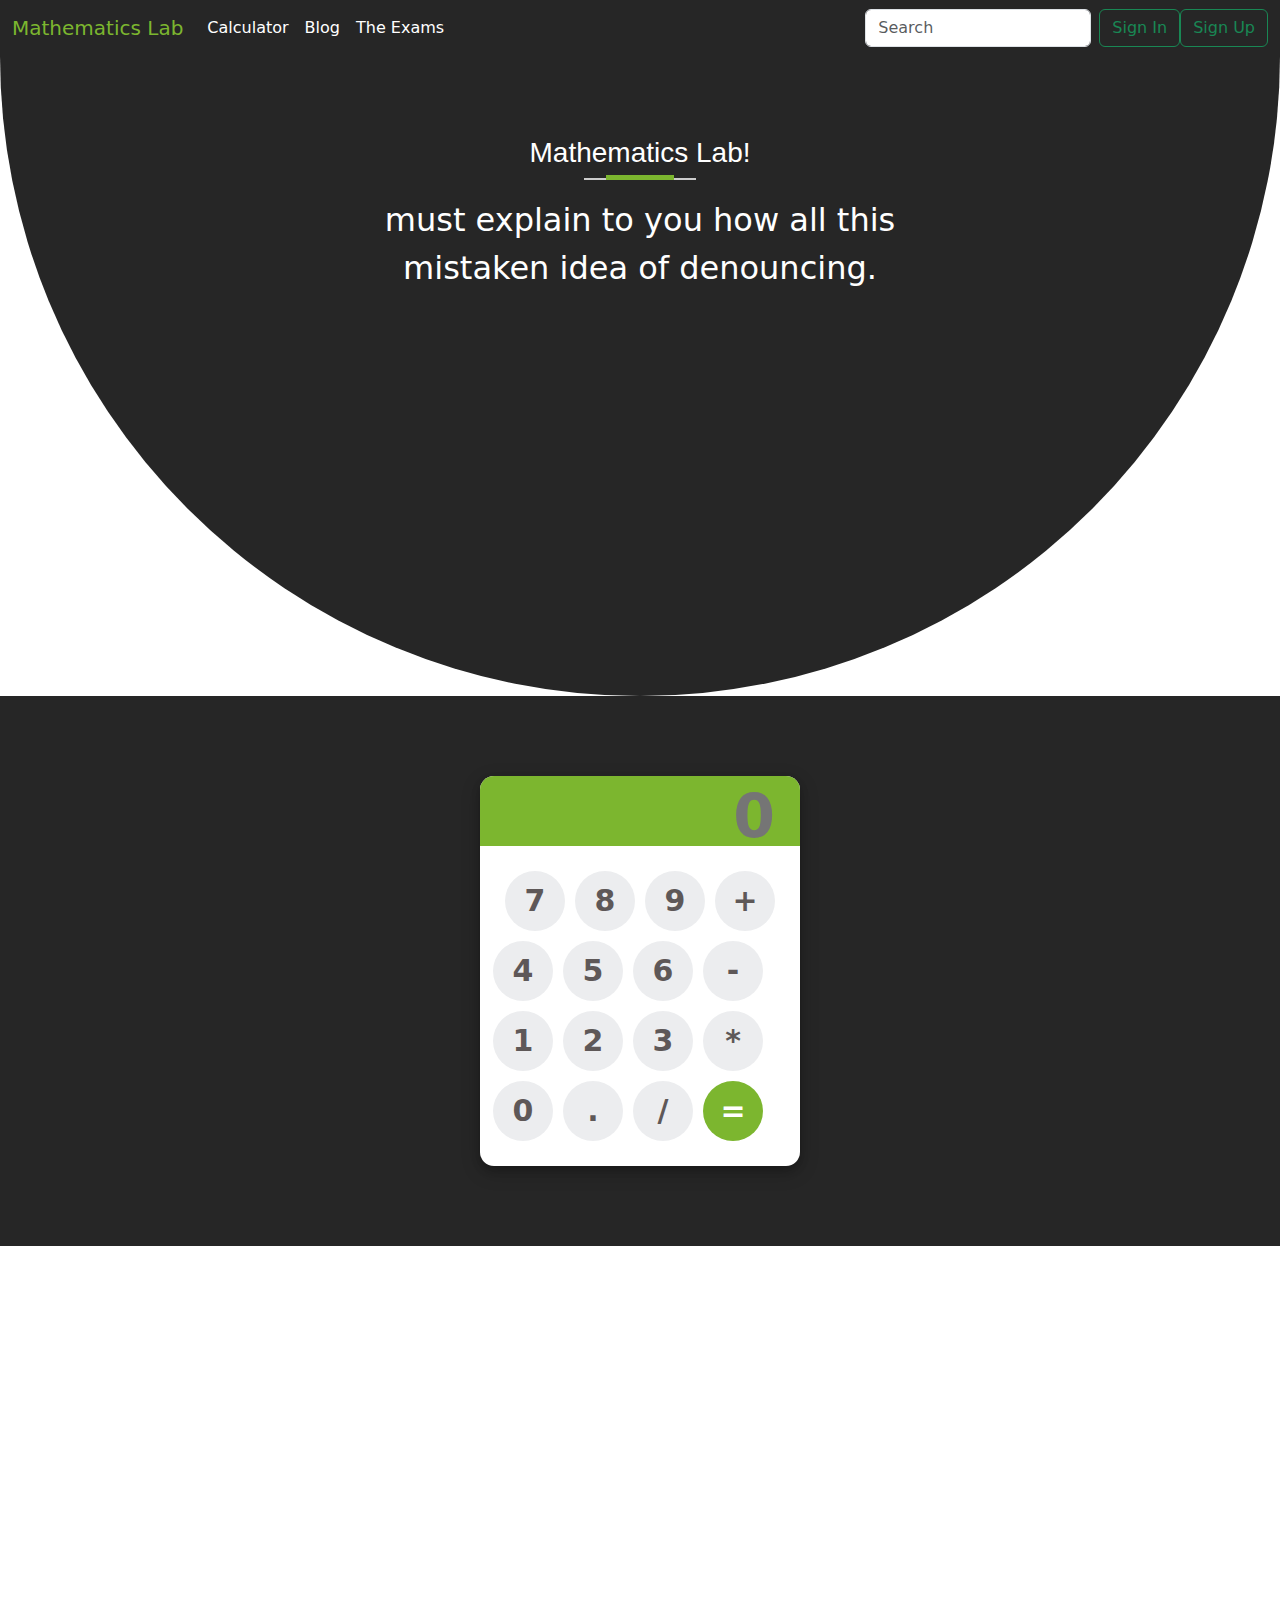
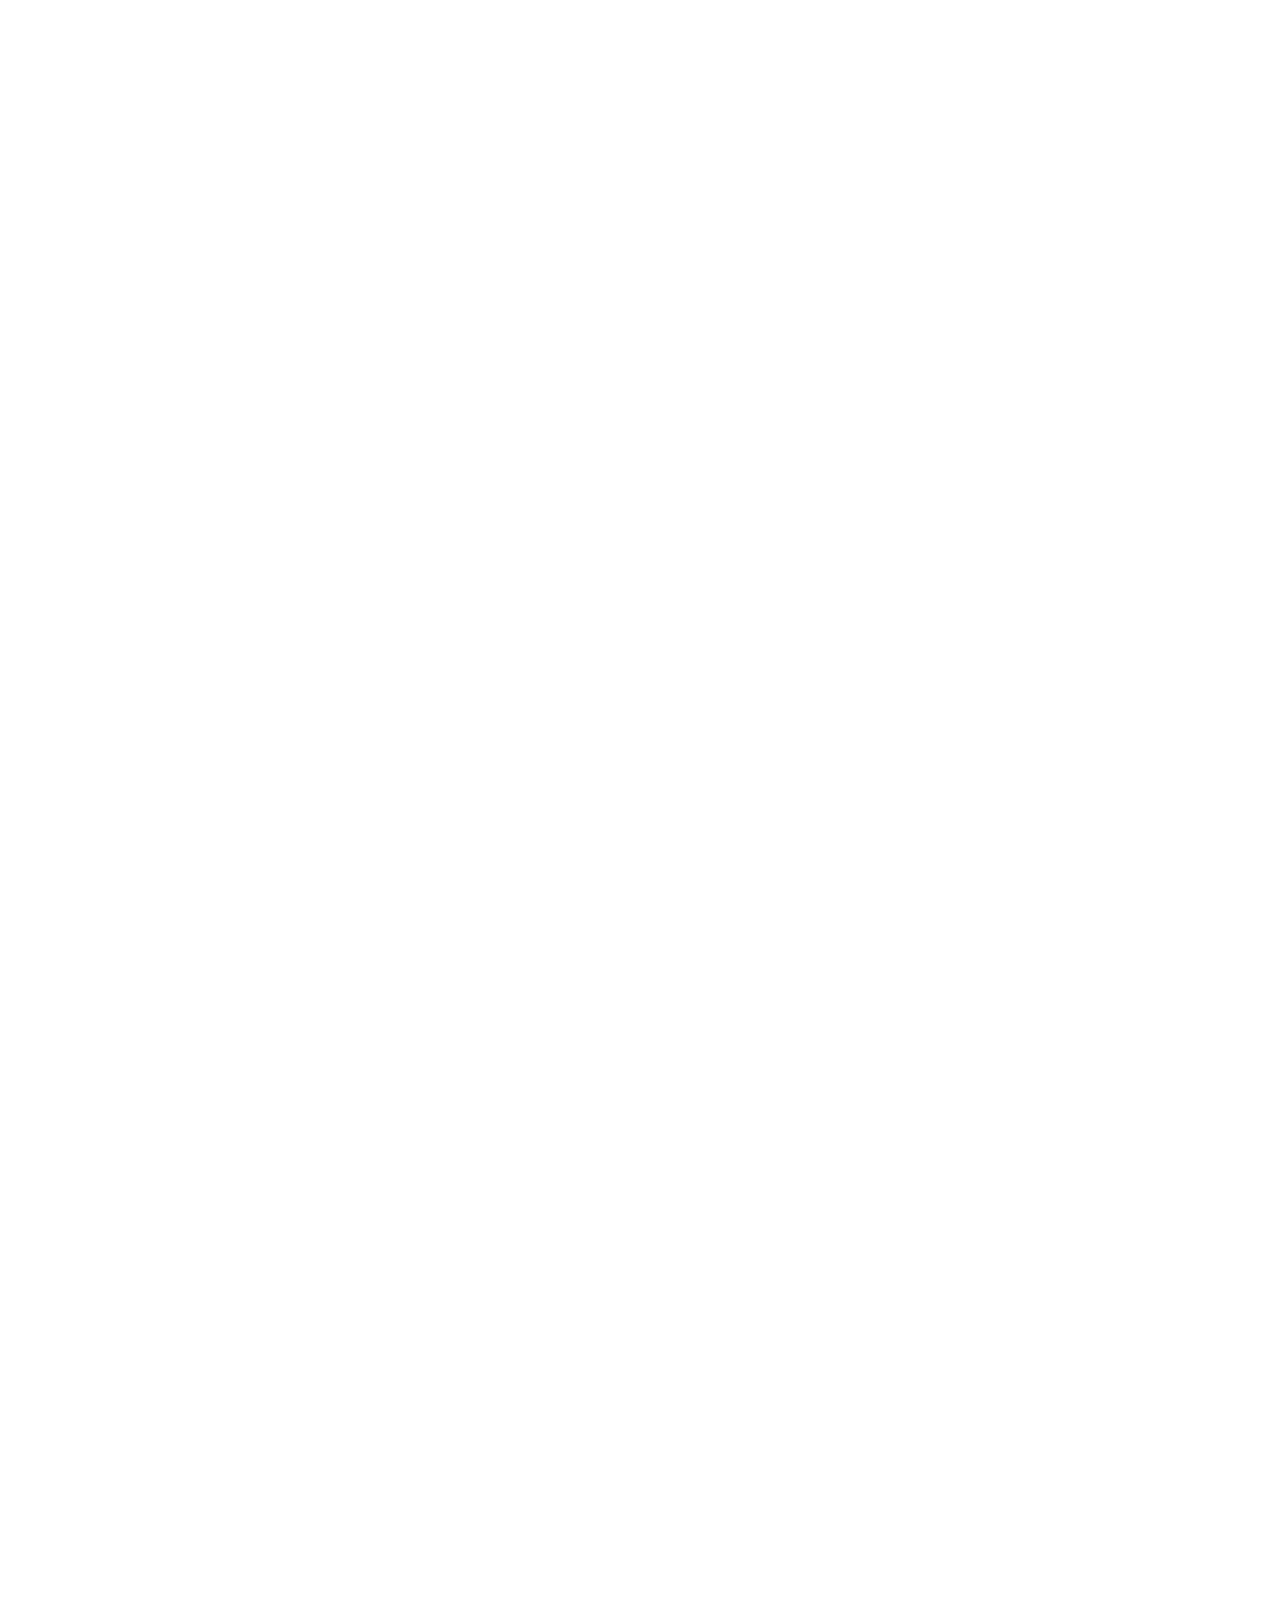
==== index.html @ 90119b8f "start" ====
<!DOCTYPE html>
<html lang="en">
<head>
  <meta charset="UTF-8">
  <meta name="viewport" content="width=device-width, initial-scale=1.0">
  <link href="https://cdn.jsdelivr.net/npm/bootstrap@5.0.0-beta1/dist/css/bootstrap.min.css" rel="stylesheet">
  <link rel="stylesheet" href="https://pro.fontawesome.com/releases/v5.10.0/css/all.css"/>
    <link rel="stylesheet" href="css/owl.carousel.min.css">
    <link rel="stylesheet" href="css/owl.theme.default.css">
  <link rel="stylesheet" href="css/style.css">
  <title>Mathematics Lab</title>
</head>
<body>
  <header>
    <nav class="navbar navbar-expand-lg navbar-light bg-light" style="background-color: #262626 !important;">
      <div class="container-fluid">
        <a class="navbar-brand c-logo" href="#">Mathematics Lab</a>
        <button class="navbar-toggler" type="button" data-bs-toggle="collapse" data-bs-target="#navbarSupportedContent" aria-controls="navbarSupportedContent" aria-expanded="false" aria-label="Toggle navigation">
          <span class="navbar-toggler-icon"></span>
        </button>
        <div class="collapse navbar-collapse" id="navbarSupportedContent">
          <ul class="navbar-nav me-auto mb-2 mb-lg-0">
            <li class="nav-item">
              <a class="nav-link c-white" href="#">Calculator</a>
            </li> 
            <li class="nav-item">
              <a class="nav-link c-white" href="#">Blog</a>
            </li>
            <li class="nav-item">
              <a href="Exams.html" target="_blank" class="nav-link c-white" href="#">The Exams</a>
            </li>
          </ul>
          <form class="d-flex">
            <input class="form-control me-2" type="search" placeholder="Search" aria-label="Search">
            <!-- <button class="btn btn-outline-success" type="submit">Search</button> -->
          </form>
          <button class="btn btn-outline-success ml-5" type="submit">Sign In</button>
          <button class="btn btn-outline-success" type="submit">Sign Up</button>
        </div>
      </div>
    </nav>
  </header> 

  <!-----------------------------
        Section What They Say !
    ------------------------------->

    <section class="section_pd ahmed_What_They_Say">
      <div class="container">
        <div class="overlayy">
          <div class="ahmed_section_heading">
            <h3>Mathematics Lab!</h3>
            <div class="line"></div>
            <p>
              must explain to you how all this mistaken idea of denouncing.
            </p>
          </div><br><br>
        </div>
      </div>
      <div class="math"></div>
      <div class="math2"></div>
    </section>

    <!-- ssssssssss -->
    <section class="calc">
    <div class="containerr">
      <form name="form">
      <div class="display">
        <input type="text" placeholder="0" name="displayResult" />
      </div>
        <div class="buttons">
          <div class="roww">
          <input type="button" name="b7" value="7" onClick="calcNumbers(b7.value)">
            <input type="button" name="b8" value="8" onClick="calcNumbers(b8.value)">
            <input type="button" name="b9" value="9" onClick="calcNumbers(b9.value)">
            <input type="button" name="addb" value="+" onClick="calcNumbers(addb.value)">
          </div>
          
          <div class="row">
          <input type="button" name="b4" value="4" onClick="calcNumbers(b4.value)">
            <input type="button" name="b5" value="5" onClick="calcNumbers(b5.value)">
            <input type="button" name="b6" value="6" onClick="calcNumbers(b6.value)">
            <input type="button" name="subb" value="-" onClick="calcNumbers(subb.value)">
          </div>
          
          <div class="row">
          <input type="button" name="b1" value="1" onClick="calcNumbers(b1.value)">
            <input type="button" name="b2" value="2" onClick="calcNumbers(b2.value)">
            <input type="button" name="b3" value="3" onClick="calcNumbers(b3.value)">
            <input type="button" name="mulb" value="*" onClick="calcNumbers(mulb.value)">
          </div>
          
          <div class="row">
          <input type="button" name="b0" value="0" onClick="calcNumbers(b0.value)">
            <input type="button" name="potb" value="." onClick="calcNumbers(potb.value)">
            <input type="button" name="divb" value="/" onClick="calcNumbers(divb.value)">
            <input type="button" class="red" value="=" onClick="displayResult.value=eval(displayResult.value)">
          </div>
        </div>
      
      </form>
    </div>
  </section>
  <!-- JavaScript Bundle with Popper -->
    <script src="https://cdn.jsdelivr.net/npm/bootstrap@5.0.0-beta1/dist/js/bootstrap.bundle.min.js"></script>
    <script src="js/jguery.min.js"></script>
    <script src="js/owl.carousel.min.js"></script>
    <script src="js/script.js"></script>
</body>
</html>
---- css/style.css ----
/*==========================================================================================================
========================================The Owner:Eman Ebrahim==============================================
    1-General Style
    2-Common Styles /
      ├── General Style
      ├── The Duplicate things
      └── Change Color
    3-Sections Styles /
        ├── 1 -header Sec              ====(For Header Section With),
        ├── 2 -About Us                ====(For Section About US ),
        ├── 3 -Our Services            ====(For Section Our Service ),
        ├── 4 -Our Portifolio          ====(For Section Our Portfolio ),
        ├── 6 -Our Pricing             ====(For Section Our Pricing ),
        ├── 7 -Our Team                ====(For Section Our Team ),
        ├── 8 -Why Choose Us           ====(For Section Why Choose ),
        ├── 9 -What That Say           ====(For Section What That S),
        ├── 10 - Our Blog              ====(For Section Our Blog),
        ├── 11 - Get Started           ====(For Section Get Start),
        ├── 12 -Contact US             ====(For Section Contact ),
        ├── 13 -Footer Top             ====(For Section Footer T),
        └── 14 -Footer Bootom          ====(For Section Footer Boot).
============================================================================================================*/

/*=====================
    General Style !
=======================*/

* {
  margin: 0;
  padding: 0;
  box-sizing: border-box;
}

button {
  outline: none;
  border: none;
}

:root {
  --WhiteColor           :  #fff;
  --BlackColor           : #000;
  --BlackBro             : #333;
  --LightGrayColor       :  #ccc;
  --LightGreenColor      :  #7cb62f;
  --LightBlackColor      :  #232323;
  --PdSection            : 60px 0 60px 0 ;
  --SectionGrayColor     : #f7f7f7 ;
  --RedColor             : #f00;
}

.c-white {
  color: var(--WhiteColor) !important;
}

.c-white:hover {
  border: 1px solid green;
}

.c-logo {
  color: var(--LightGreenColor) !important ;
}
/*=========================
    The Duplicate things !
===========================*/

.ahmed_section_heading {
  text-align: center;
}

.ahmed_section_heading > h3 {
  font-family: 'Krona One', sans-serif;
}

.ahmed_section_heading .line {
  margin: auto;
  width: 10%;
  height: 2px;
  background: var(--LightGrayColor);
  position: relative;
}

.ahmed_section_heading .line::before {
    background: var(--LightGreenColor);
    content: "";
    height: 5px;
    right: 20%;
    position: absolute;
    bottom: 5%;
    width: 60%;
}

.ahmed_section_heading p {
  font-size: 2rem;
  width: 50%;
  margin: auto;
  margin-top: 1rem;
}

.section_pd {
  padding: var(--PdSection);
}

@media only screen and (max-width: 600px) {
  .ahmed_section_heading p  {
    font-size: .9rem;
  }
}

/*=====================
    9 -What That Say !
=======================*/

.ahmed_What_They_Say {
  width: 100%;
  height: 40rem;
  background: #262626 ;
  /*background:;
  url("https://preview-unifox.netlify.app/assets/images/bg/client-say-bg.jpg") no-repeat scroll 0 0 / cover ;
  */position: relative;
  color: var(--WhiteColor);
  border-radius: 0 0 50% 50%/0 0 100% 100% ;
  -webkit-border-radius: 0 0 50% 50%/0 0 100% 100% ;
  -moz-border-radius: 0 0 50% 50%/0 0 100% 100% ;
  -ms-border-radius: 0 0 50% 50%/0 0 100% 100% ;
  -o-border-radius: 0 0 50% 50%/0 0 100% 100% ;
}

.overlayy {
  position: absolute;
  width: 100%;
  height: 100%;
  top: 0;
  left: 0;
  /* background: rgba(0, 0, 0, 0.7); */
  padding: 5rem 5rem;
}  

.ahmed_finish {
  background: transparent ;
}
.ahmed_finish .item:nth-of-type(1){
width: 100%;
height: 15rem;
/* background: rgba(0, 0, 0, 0.7) ; */
background: url("https://i.ytimg.com/vi/hzvtVKuIw9Q/hqdefault.jpg")  ;
/* text-align: center;
padding: 3rem;
color: var(--WhiteColor); */
} 
.ahmed_finish .item:nth-of-type(2){
  width: 100%;
  height: 15rem;
  background: rgba(0, 0, 0, 0.7) ;
  /* background: url("https://i.ytimg.com/vi/hzvtVKuIw9Q/hqdefault.jpg")  ; */
  /* text-align: center;
  padding: 3rem;
  color: var(--WhiteColor); */
  }
.ahmed_finish .item img{
  /* width: 30%;
  height: 30%;
  border-radius: 50%;
  -webkit-border-radius: 50%;
  -moz-border-radius: 50%;
  -ms-border-radius: 50%;
  -o-border-radius: 50%;
  border: 3px solid var(--WhiteColor);
  margin: auto; */
  width: 100%;
  height: 100%;
}

.ahmed_finish .item img,
.ahmed_finish .item h4{
  display: none;
}

.math {
  position: absolute;
  background: url("https://images-na.ssl-images-amazon.com/images/I/91dbHsYj-mL.jpg");
  background-size: cover;
  background-repeat: no-repeat;
  width: 17rem;
  left: 1rem;
  height: 25rem;
}
.math2 {
  position: absolute;
  background: url("https://images-na.ssl-images-amazon.com/images/I/51LaDM1GPzL.jpg");
  background-size: contain;
  background-repeat: no-repeat;
  right: 1rem;
  width: 17rem;
  height: 25rem;
}
body {
  height: 200rem;
}


.hov:hover .dropdown-menu {
  display: block !important;
}

/* sssssssssssssssssssss */
.containerr {
  /* top: 50%; */
  /* left: 50%; */
  /* transform: translate(-50%, -50%); */
  background: #fff;
  box-shadow: 0 4px 8px 0 rgba(0,0,0,0.2), 0 6px 20px 0 rgba(0,0,0,0.2);
  border-radius: 14px;
  padding-bottom: 20px;
  width: 320px;
  margin: auto;
  
}
.display {
  width: 100%;
  height: 70px;
  padding: 10px 0 0 0 ;
  background: var(--LightGreenColor);
  border-top-left-radius: 14px;
  border-top-right-radius: 14px;
}
.buttons {
  padding: 20px 20px 0 20px;
}
.roww {
  width: 280px;
  float: left;
}
input[type=button] {
  width: 60px;
  height: 60px;
  float: left;
  padding: 0;
  margin: 5px;
  box-sizing: border-box;
  background: #ecedef;
  border: none;
  font-size: 30px;
  line-height: 30px;
  border-radius: 50%;
  font-weight: 700;
  color: #5E5858;
  cursor: pointer;
  
}
input[type=text] {
  width: 270px;
  height: 60px;
  float: left;
  border: none;
  background: none;
  color: #ffffff;
  text-align: right;
  font-weight: 700;
  font-size: 60px;
  line-height: 60px;
  margin: 0 25px;
  
}
.red {
  background: var(--LightGreenColor) !important;
  color: #ffffff !important;
}

.calc {
  width: 100%;
  background: #262626;
  padding: 5rem;
}
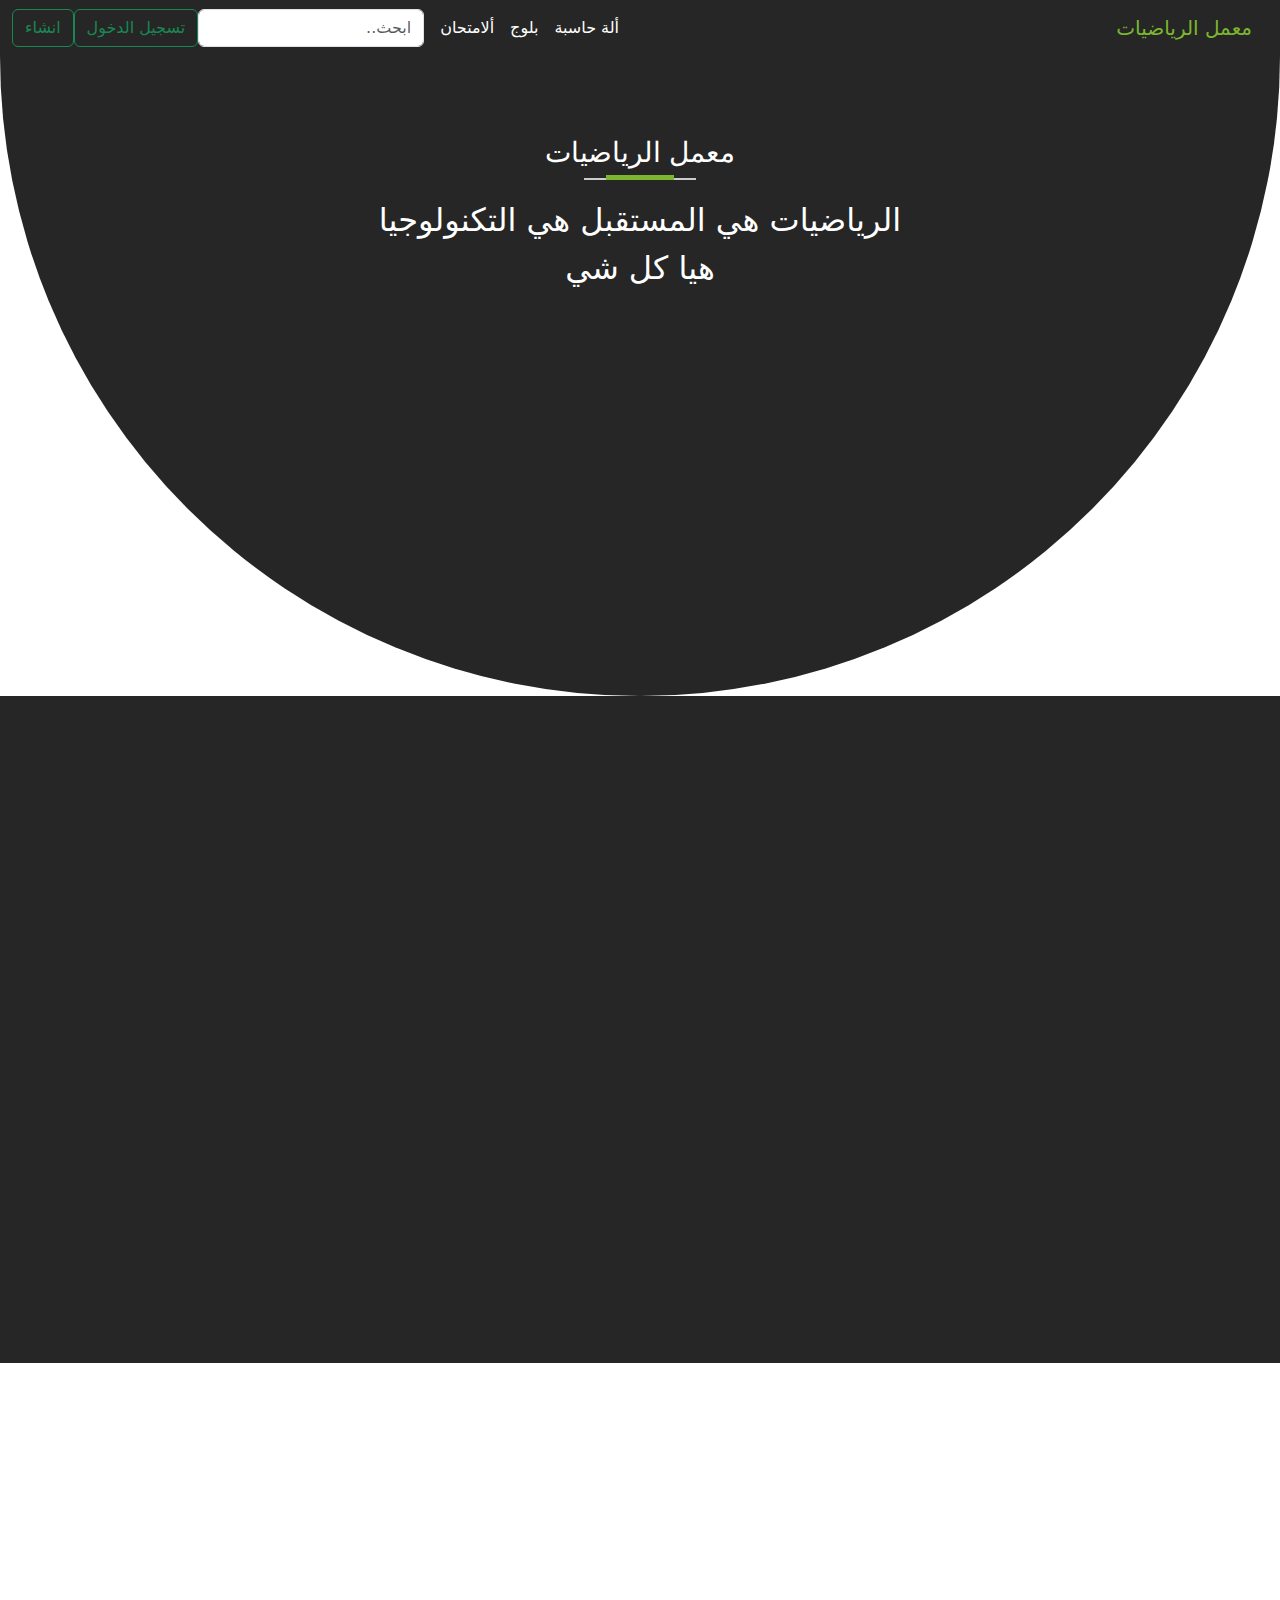
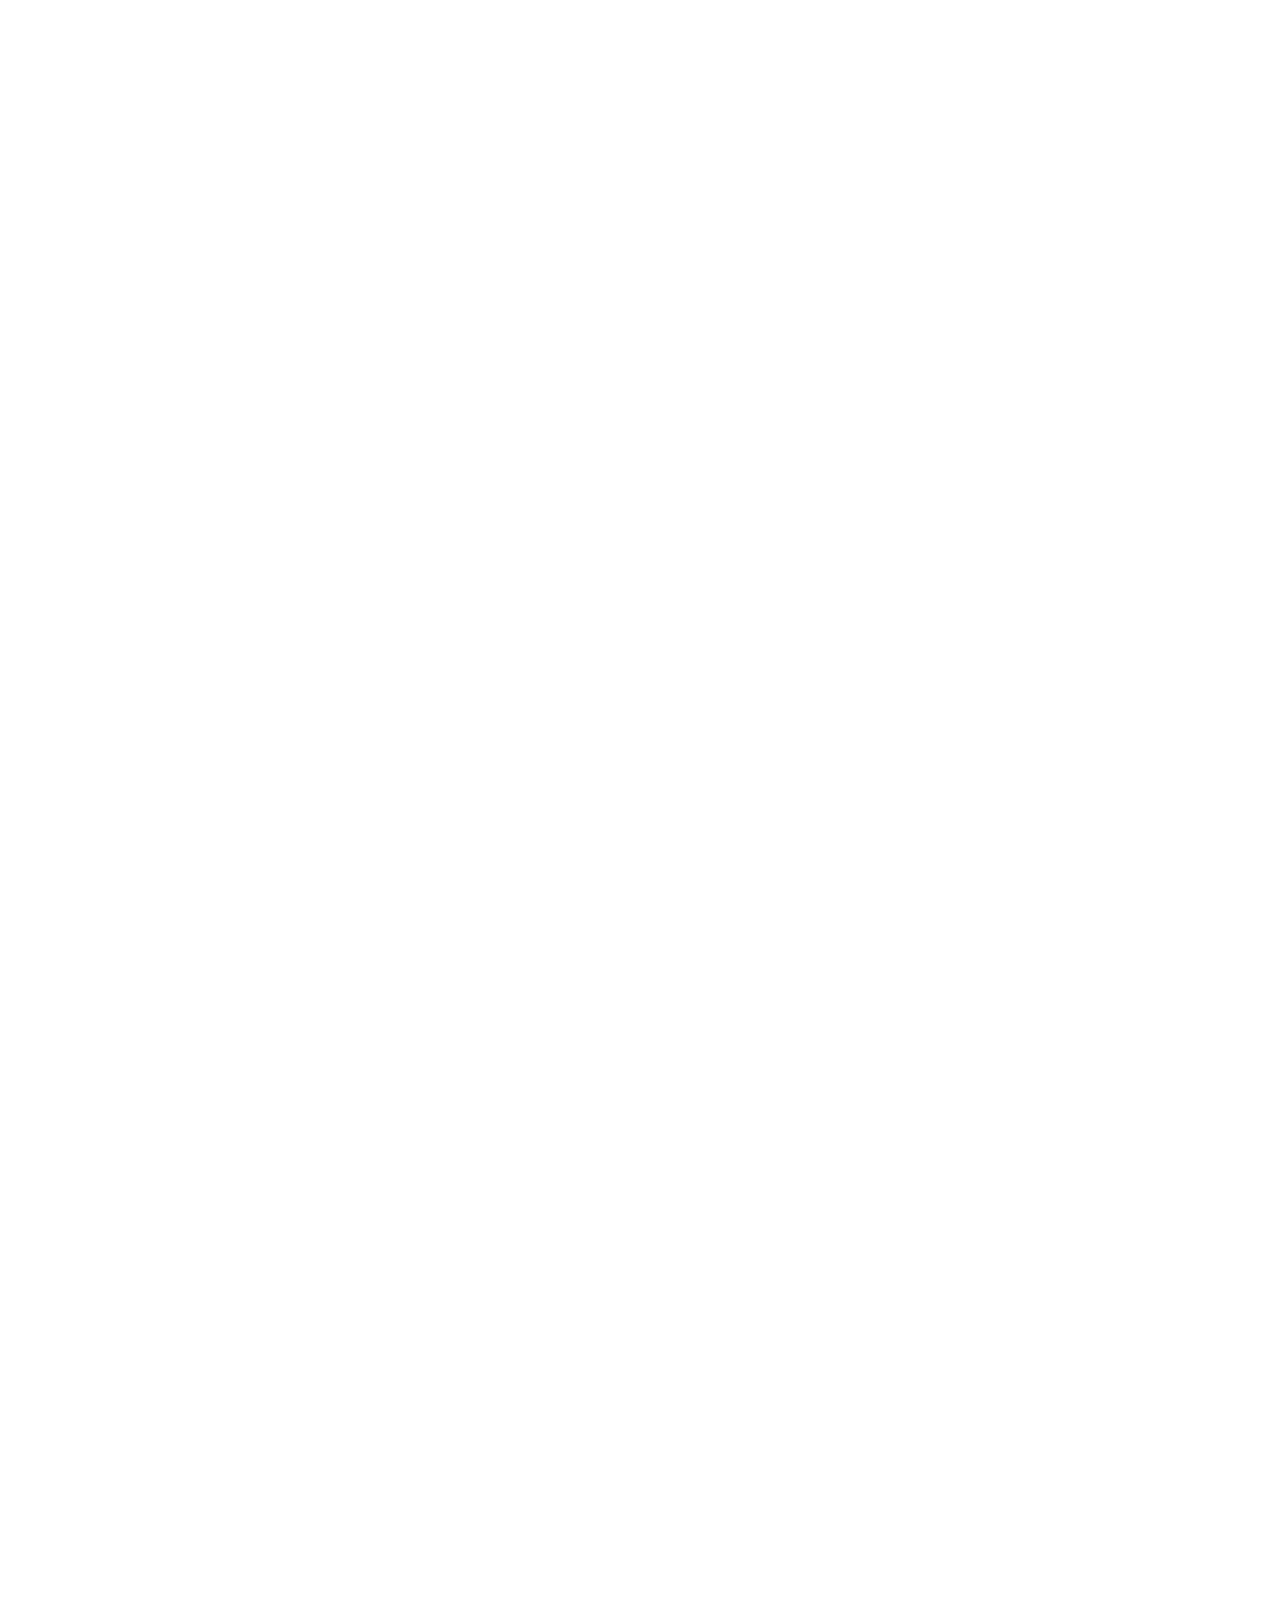
==== commit ea7be4bb: "commit" ====
--- a/index.html
+++ b/index.html
@@ -1,5 +1,5 @@
 <!DOCTYPE html>
-<html lang="en">
+<html lang="ar" dir="rtl">
 <head>
   <meta charset="UTF-8">
   <meta name="viewport" content="width=device-width, initial-scale=1.0">
@@ -8,34 +8,34 @@
     <link rel="stylesheet" href="css/owl.carousel.min.css">
     <link rel="stylesheet" href="css/owl.theme.default.css">
   <link rel="stylesheet" href="css/style.css">
-  <title>Mathematics Lab</title>
+  <title>معمل الرياضيات</title>
 </head>
 <body>
   <header>
     <nav class="navbar navbar-expand-lg navbar-light bg-light" style="background-color: #262626 !important;">
       <div class="container-fluid">
-        <a class="navbar-brand c-logo" href="#">Mathematics Lab</a>
+        <a class="navbar-brand c-logo" href="#">معمل الرياضيات</a>
         <button class="navbar-toggler" type="button" data-bs-toggle="collapse" data-bs-target="#navbarSupportedContent" aria-controls="navbarSupportedContent" aria-expanded="false" aria-label="Toggle navigation">
           <span class="navbar-toggler-icon"></span>
         </button>
         <div class="collapse navbar-collapse" id="navbarSupportedContent">
           <ul class="navbar-nav me-auto mb-2 mb-lg-0">
             <li class="nav-item">
-              <a class="nav-link c-white" href="#">Calculator</a>
+              <a class="nav-link c-white" href="#">ألة حاسبة</a>
             </li> 
             <li class="nav-item">
-              <a class="nav-link c-white" href="#">Blog</a>
+              <a class="nav-link c-white" href="#">بلوج</a>
             </li>
             <li class="nav-item">
-              <a href="Exams.html" target="_blank" class="nav-link c-white" href="#">The Exams</a>
+              <a href="Exams.html" target="_blank" class="nav-link c-white" href="#">ألامتحان</a>
             </li>
           </ul>
           <form class="d-flex">
-            <input class="form-control me-2" type="search" placeholder="Search" aria-label="Search">
+            <input class="form-control me-2" type="search" placeholder="ابحث.." aria-label="Search">
             <!-- <button class="btn btn-outline-success" type="submit">Search</button> -->
           </form>
-          <button class="btn btn-outline-success ml-5" type="submit">Sign In</button>
-          <button class="btn btn-outline-success" type="submit">Sign Up</button>
+          <button class="btn btn-outline-success ml-5" type="submit">تسجيل الدخول</button>
+          <button class="btn btn-outline-success" type="submit">انشاء</button>
         </div>
       </div>
     </nav>
@@ -49,10 +49,10 @@
       <div class="container">
         <div class="overlayy">
           <div class="ahmed_section_heading">
-            <h3>Mathematics Lab!</h3>
+            <h3>معمل الرياضيات</h3>
             <div class="line"></div>
             <p>
-              must explain to you how all this mistaken idea of denouncing.
+              الرياضيات هي المستقبل هي التكنولوجيا هيا كل شي
             </p>
           </div><br><br>
         </div>
@@ -63,42 +63,8 @@
 
     <!-- ssssssssss -->
     <section class="calc">
-    <div class="containerr">
-      <form name="form">
-      <div class="display">
-        <input type="text" placeholder="0" name="displayResult" />
-      </div>
-        <div class="buttons">
-          <div class="roww">
-          <input type="button" name="b7" value="7" onClick="calcNumbers(b7.value)">
-            <input type="button" name="b8" value="8" onClick="calcNumbers(b8.value)">
-            <input type="button" name="b9" value="9" onClick="calcNumbers(b9.value)">
-            <input type="button" name="addb" value="+" onClick="calcNumbers(addb.value)">
-          </div>
-          
-          <div class="row">
-          <input type="button" name="b4" value="4" onClick="calcNumbers(b4.value)">
-            <input type="button" name="b5" value="5" onClick="calcNumbers(b5.value)">
-            <input type="button" name="b6" value="6" onClick="calcNumbers(b6.value)">
-            <input type="button" name="subb" value="-" onClick="calcNumbers(subb.value)">
-          </div>
-          
-          <div class="row">
-          <input type="button" name="b1" value="1" onClick="calcNumbers(b1.value)">
-            <input type="button" name="b2" value="2" onClick="calcNumbers(b2.value)">
-            <input type="button" name="b3" value="3" onClick="calcNumbers(b3.value)">
-            <input type="button" name="mulb" value="*" onClick="calcNumbers(mulb.value)">
-          </div>
-          
-          <div class="row">
-          <input type="button" name="b0" value="0" onClick="calcNumbers(b0.value)">
-            <input type="button" name="potb" value="." onClick="calcNumbers(potb.value)">
-            <input type="button" name="divb" value="/" onClick="calcNumbers(divb.value)">
-            <input type="button" class="red" value="=" onClick="displayResult.value=eval(displayResult.value)">
-          </div>
-        </div>
-      
-      </form>
+    <div class="container">
+      <iframe style="margin-right: 15rem;" width="700rem" height="500rem" src="https://www.youtube.com/embed/7tamNA6R1LA" frameborder="0" allow="accelerometer; autoplay; clipboard-write; encrypted-media; gyroscope; picture-in-picture" allowfullscreen></iframe>
     </div>
   </section>
   <!-- JavaScript Bundle with Popper -->
